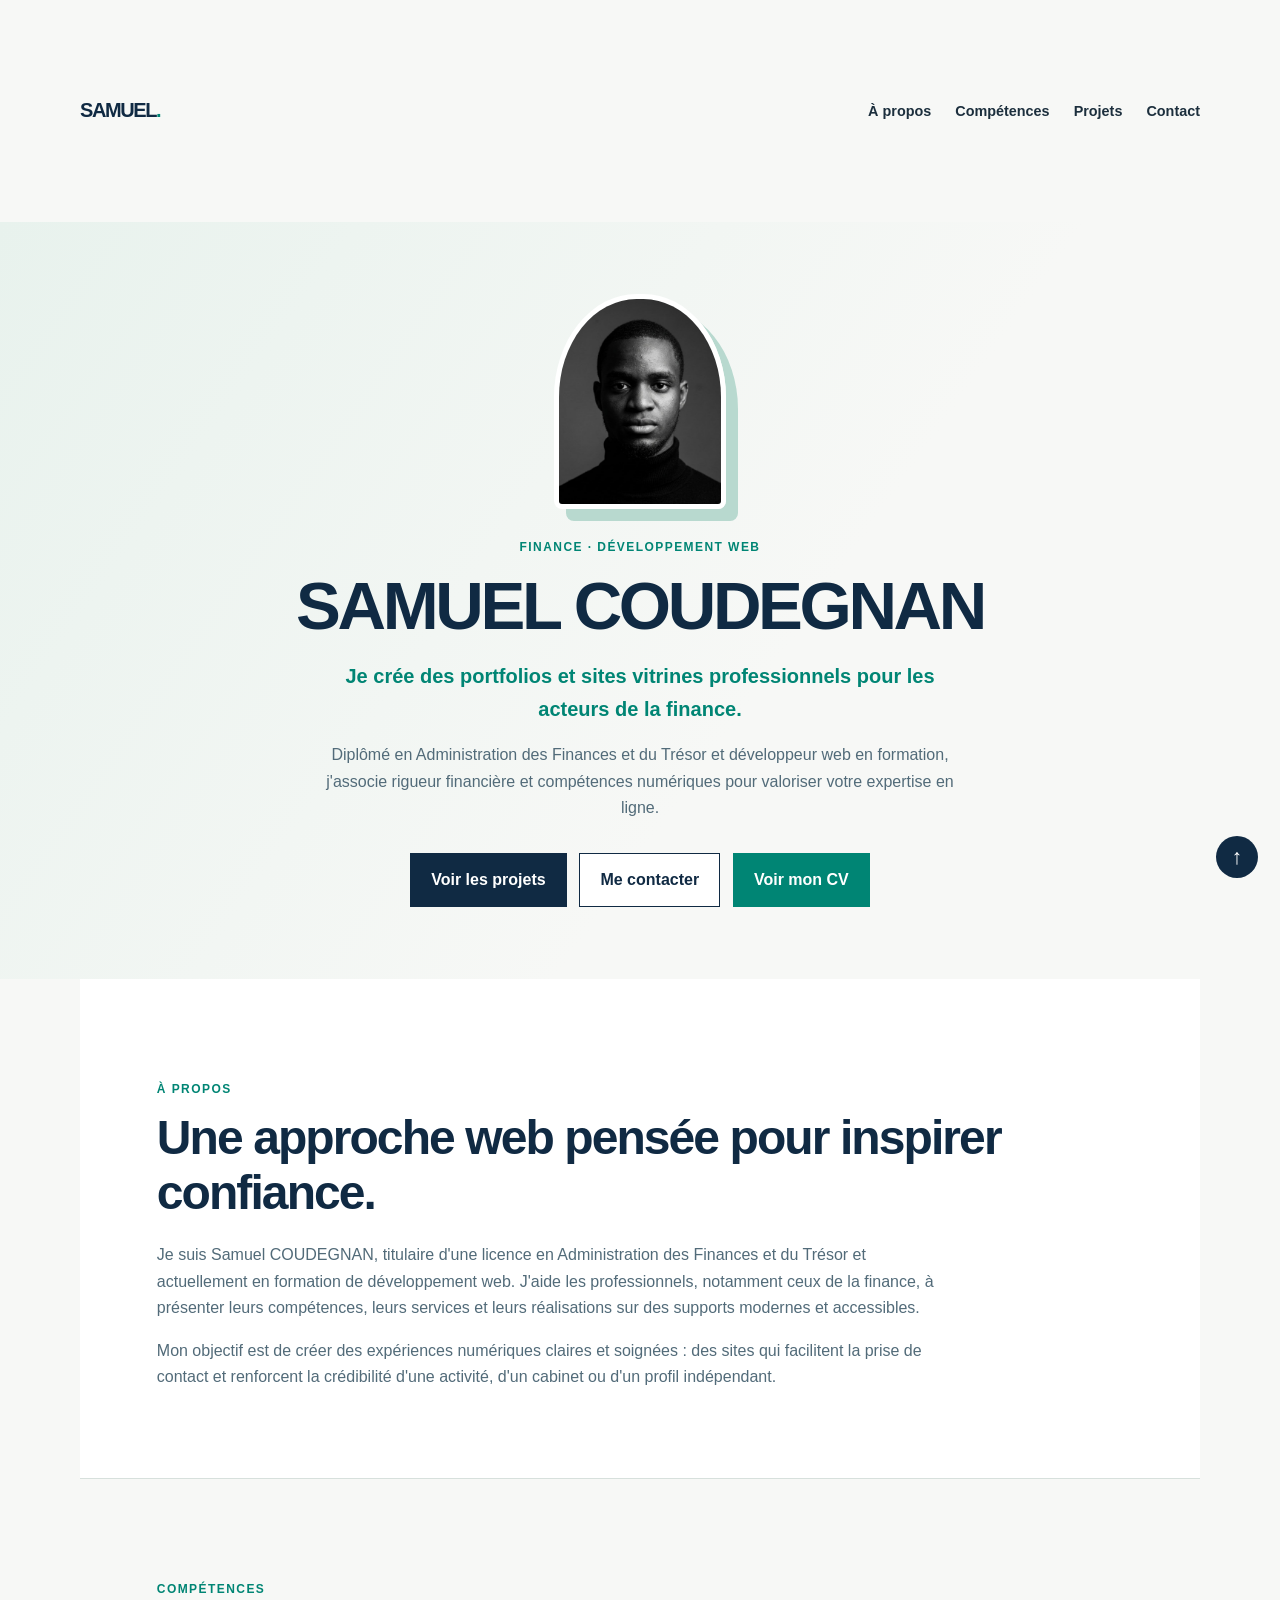
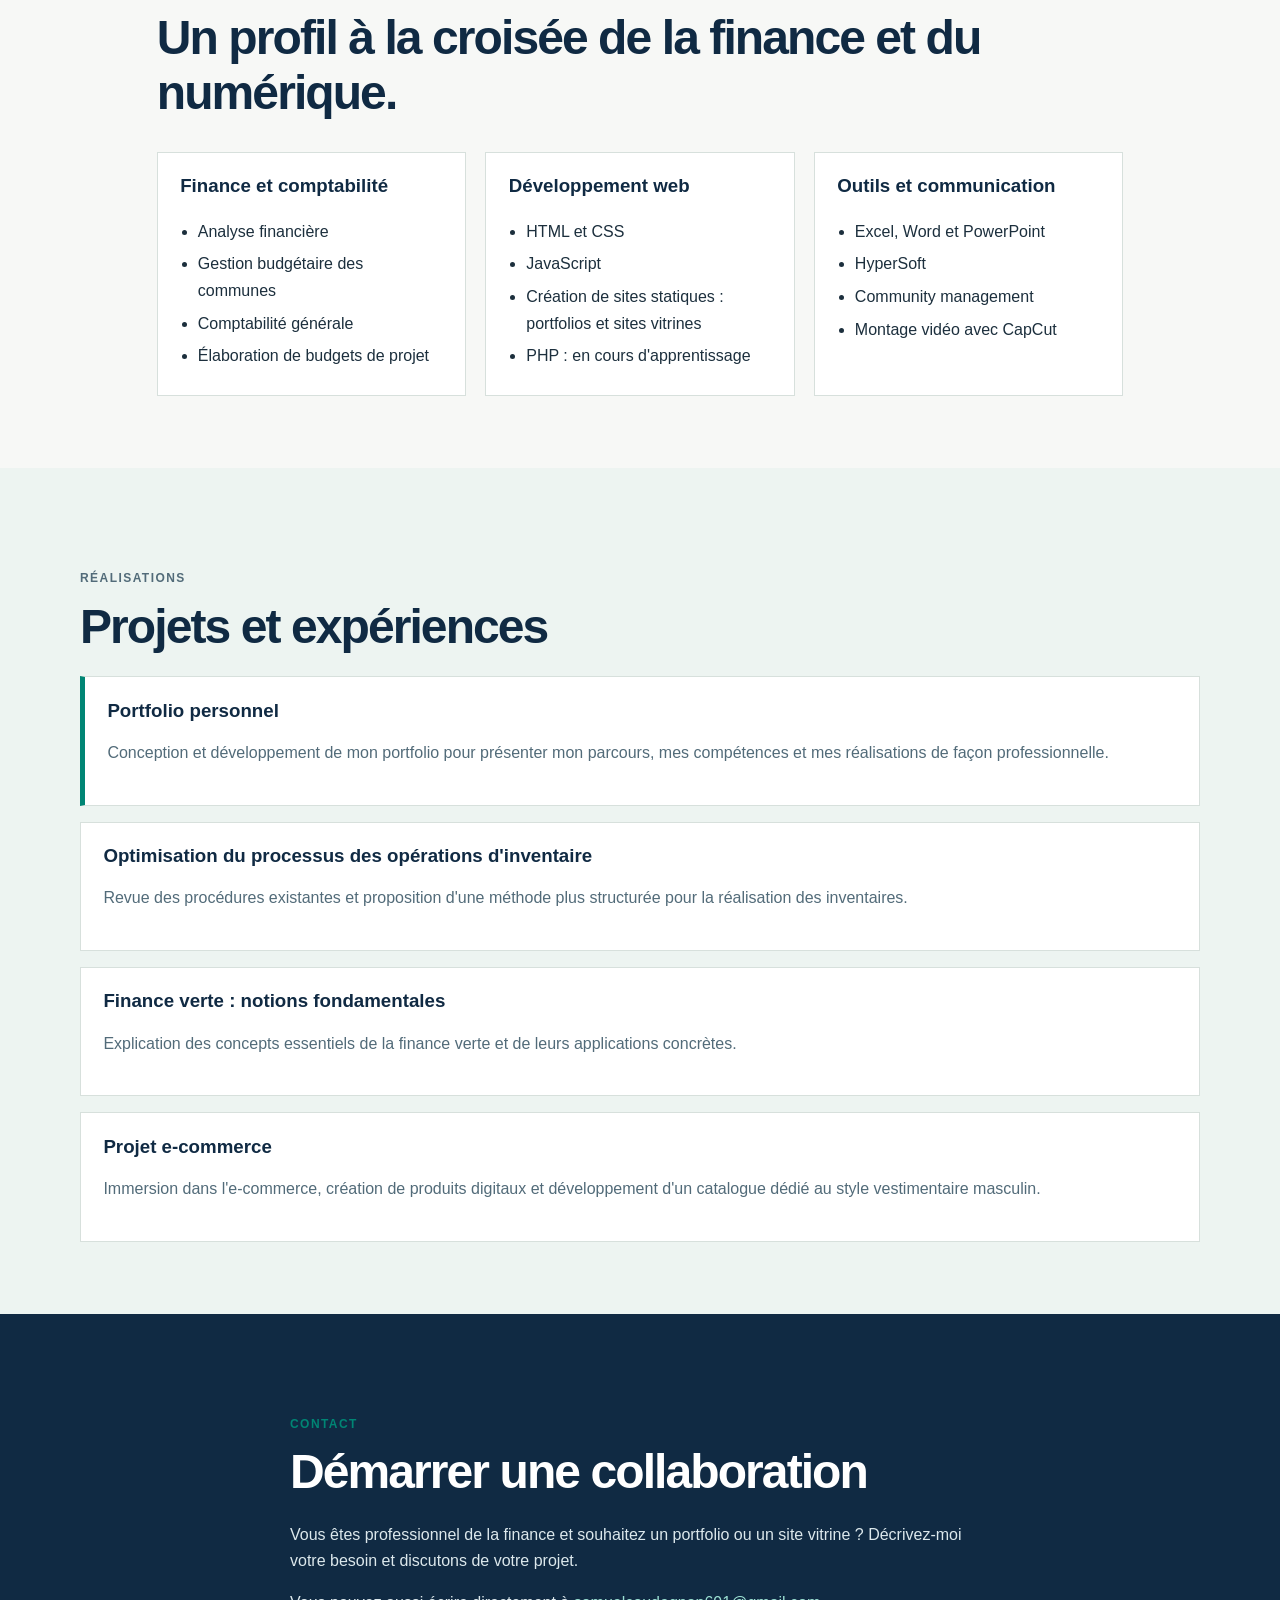
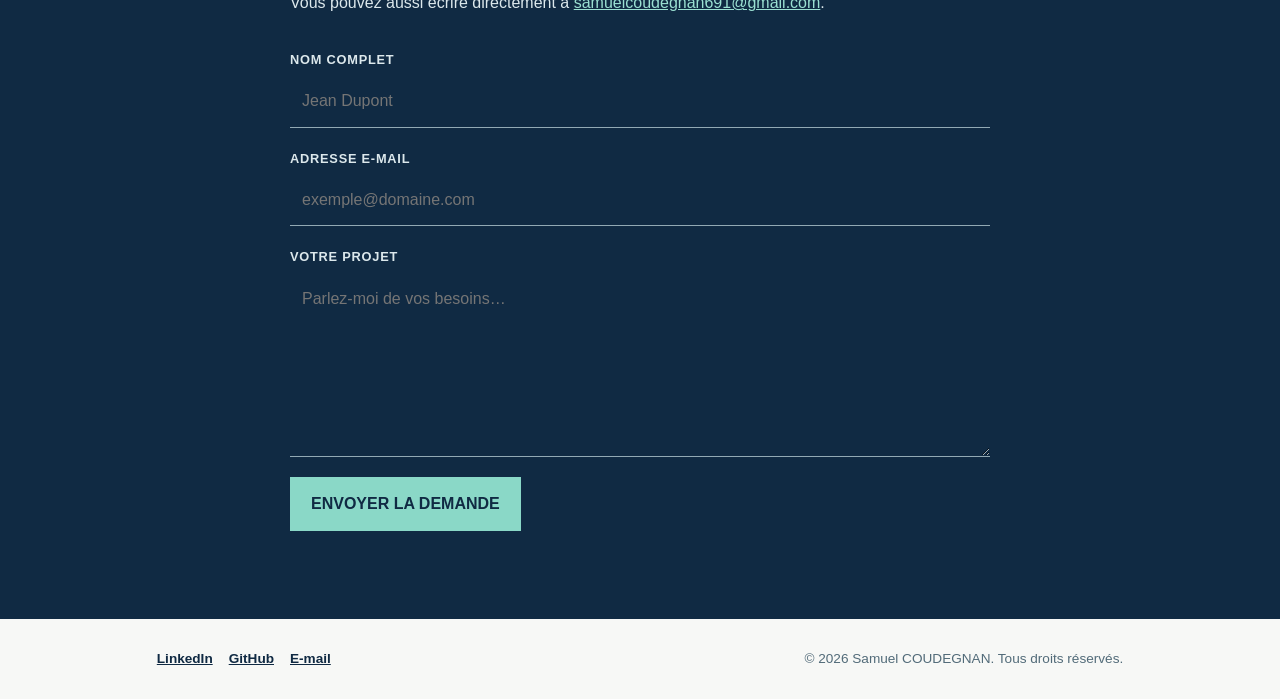
==== index.html @ 221784e9 "Add files via upload" ====
<html lang="fr">
  <head>
    <meta charset="UTF-8" />
    <meta name="viewport" content="width=device-width, initial-scale=1.0" />
    <meta
      name="description"
      content="Portfolio de Samuel COUDEGNAN, financier et créateur de sites web."
    />
    <title>Samuel COUDEGNAN | Portfolio</title>
    <link rel="stylesheet" href="style.css" />
  </head>
  <body id="haut">
    <header>
      <nav class="navbar" aria-label="Navigation principale">
        <a class="logo" href="#haut">SAMUEL<span>.</span></a>
        <ul class="menu">
          <li><a href="#apropos">À propos</a></li>
          <li><a href="#competences">Compétences</a></li>
          <li><a href="#projets">Projets</a></li>
          <li><a href="#contact">Contact</a></li>
        </ul>
      </nav>
    </header>
    <main>
      <section class="hero">
        <div class="hero-content">
          <div id="container">
            <img
              class="conteneur-image"
              src="asset/profil.jpg"
              alt="Photo de Samuel COUDEGNAN"
            />
          </div>
          <p class="sur-titre">FINANCE · DÉVELOPPEMENT WEB</p>
          <h1>SAMUEL COUDEGNAN</h1>
          <p class="accroche">
            Je crée des portfolios et sites vitrines professionnels pour les
            acteurs de la finance.
          </p>
          <p>
            Diplômé en Administration des Finances et du Trésor et développeur
            web en formation, j'associe rigueur financière et compétences
            numériques pour valoriser votre expertise en ligne.
          </p>
          <div class="hero-buttons">
            <a href="#projets" class="btn-dark">Voir les projets</a
            ><a href="#contact" class="btn-light">Me contacter</a
            ><a
              href="asset/cv-samuel.pdf"
              class="btn-download"
              target="_blank"
              rel="noopener noreferrer"
              >Voir mon CV</a
            >
          </div>
        </div>
      </section>
      <section id="apropos" class="apropos">
        <p class="sur-titre">À PROPOS</p>
        <h2>Une approche web pensée pour inspirer confiance.</h2>
        <p>
          Je suis Samuel COUDEGNAN, titulaire d'une licence en Administration
          des Finances et du Trésor et actuellement en formation de
          développement web. J'aide les professionnels, notamment ceux de la
          finance, à présenter leurs compétences, leurs services et leurs
          réalisations sur des supports modernes et accessibles.
        </p>
        <p>
          Mon objectif est de créer des expériences numériques claires et
          soignées : des sites qui facilitent la prise de contact et renforcent
          la crédibilité d'une activité, d'un cabinet ou d'un profil
          indépendant.
        </p>
      </section>
      <section id="competences" class="disposition">
        <p class="sur-titre">COMPÉTENCES</p>
        <h2>Un profil à la croisée de la finance et du numérique.</h2>
        <div class="cartes">
          <article>
            <h3>Finance et comptabilité</h3>
            <ul>
              <li>Analyse financière</li>
              <li>Gestion budgétaire des communes</li>
              <li>Comptabilité générale</li>
              <li>Élaboration de budgets de projet</li>
            </ul>
          </article>
          <article>
            <h3>Développement web</h3>
            <ul>
              <li>HTML et CSS</li>
              <li>JavaScript</li>
              <li>
                Création de sites statiques : portfolios et sites vitrines
              </li>
              <li>PHP : en cours d'apprentissage</li>
            </ul>
          </article>
          <article>
            <h3>Outils et communication</h3>
            <ul>
              <li>Excel, Word et PowerPoint</li>
              <li>HyperSoft</li>
              <li>Community management</li>
              <li>Montage vidéo avec CapCut</li>
            </ul>
          </article>
        </div>
      </section>
      <section id="projets" class="projets">
        <p class="sur-titre">RÉALISATIONS</p>
        <h2>Projets et expériences</h2>
        <article class="projet-principal">
          <h3>Portfolio personnel</h3>
          <p>
            Conception et développement de mon portfolio pour présenter mon
            parcours, mes compétences et mes réalisations de façon
            professionnelle.
          </p>
         
        </article>
        <article>
          <h3>Optimisation du processus des opérations d'inventaire</h3>
          <p>
            Revue des procédures existantes et proposition d'une méthode plus
            structurée pour la réalisation des inventaires.
          </p>
        </article>
        <article>
          <h3>Finance verte : notions fondamentales</h3>
          <p>
            Explication des concepts essentiels de la finance verte et de leurs
            applications concrètes.
          </p>
        </article>
        <article>
          <h3>Projet e-commerce</h3>
          <p>
            Immersion dans l'e-commerce, création de produits digitaux et
            développement d'un catalogue dédié au style vestimentaire masculin.
          </p>
        </article>
      </section>
      <section id="contact" class="contact-section">
        <div class="container">
          <p class="sur-titre">CONTACT</p>
          <h2>Démarrer une collaboration</h2>
          <p>
            Vous êtes professionnel de la finance et souhaitez un portfolio ou
            un site vitrine ? Décrivez-moi votre besoin et discutons de votre
            projet.
          </p>
          <p class="contact-direct">
            Vous pouvez aussi écrire directement à
            <a href="mailto:samuelcoudegnan691@gmail.com"
              >samuelcoudegnan691@gmail.com</a
            >.
          </p>
          <form>
            <div class="form-group">
              <label for="nom">NOM COMPLET</label
              ><input
                type="text"
                id="nom"
                name="nom"
                placeholder="Jean Dupont"
                required
              />
            </div>
            <div class="form-group">
              <label for="email">ADRESSE E-MAIL</label
              ><input
                type="email"
                id="email"
                name="email"
                placeholder="exemple@domaine.com"
                required
              />
            </div>
            <div class="form-group">
              <label for="message">VOTRE PROJET</label
              ><textarea
                id="message"
                name="message"
                rows="6"
                placeholder="Parlez-moi de vos besoins…"
                required
              ></textarea>
            </div>
            <button type="submit" id="envoyer">ENVOYER LA DEMANDE</button>
          </form>
        </div>
      </section>
    </main>
    <a href="#haut" class="retour-haut" aria-label="Retour en haut">↑</a>
    <footer>
      <nav class="footer-menu" aria-label="Liens de contact">
        <a href="#">LinkedIn</a
        ><a
          href="https://github.com/coudesam"
          target="_blank"
          rel="noopener noreferrer"
          >GitHub</a
        ><a href="mailto:samuelcoudegnan691@gmail.com">E-mail</a>
      </nav>
      <p>© 2026 Samuel COUDEGNAN. Tous droits réservés.</p>
    </footer>
    <script src="script.js"></script>
  </body>
</html>
---- style.css ----
:root {
  --navy: #102a43;
  --teal: #008574;
  --paper: #f7f8f6;
  --ink: #1c2f3d;
  --muted: #526b79;
  --line: #d7e0dc;
}
* {
  box-sizing: border-box;
}
html {
  scroll-behavior: smooth;
}
body {
  margin: 0;
  background: var(--paper);
  color: var(--ink);
  font:
    16px/1.65 "Segoe UI",
    sans-serif;
}
header,
section,
footer {
  padding: 4.5rem max(6%, 24px);
}
.navbar,
section,
footer {
  max-width: 1120px;
  margin: auto;
}
.navbar {
  display: flex;
  align-items: center;
  justify-content: space-between;
  padding-top: 1.4rem;
  padding-bottom: 1.4rem;
}
.logo {
  font-weight: 800;
  letter-spacing: -0.07em;
  font-size: 1.25rem;
  text-decoration: none;
  color: var(--navy);
}
.logo span,
.sur-titre,
.projet-principal a {
  color: var(--teal);
}
.menu {
  display: flex;
  gap: 1.5rem;
  list-style: none;
  margin: 0;
  padding: 0;
}
.menu a {
  color: var(--ink);
  font-size: 0.9rem;
  font-weight: 600;
  text-decoration: none;
}
.menu a:hover {
  color: var(--teal);
}
.hero {
  max-width: none;
  background: linear-gradient(125deg, #e8f2ed, #f7f8f6 60%);
  text-align: center;
}
.hero-content {
  max-width: 760px;
  margin: auto;
}
.conteneur-image {
  width: 172px;
  height: 215px;
  object-fit: cover;
  border-radius: 48% 48% 8px 8px;
  border: 5px solid #fff;
  box-shadow: 12px 12px 0 #b8d9cf;
}
.sur-titre {
  margin: 1.8rem 0 0.6rem;
  font-size: 0.75rem;
  font-weight: 800;
  letter-spacing: 0.12em;
}
h1,
h2,
h3 {
  color: var(--navy);
  line-height: 1.15;
}
h1 {
  margin: 0.3rem 0 1rem;
  font-size: clamp(2.6rem, 6vw, 4.2rem);
  letter-spacing: -0.05em;
}
h2 {
  margin: 0 0 1.4rem;
  font-size: clamp(2rem, 4vw, 3rem);
  letter-spacing: -0.04em;
}
.accroche {
  max-width: 600px;
  margin: 0 auto 1rem;
  color: var(--teal);
  font-size: 1.25rem;
  font-weight: 700;
}
.hero-content > p:not(.sur-titre):not(.accroche) {
  max-width: 670px;
  margin: 0 auto;
  color: var(--muted);
}
.hero-buttons {
  display: flex;
  justify-content: center;
  flex-wrap: wrap;
  gap: 0.8rem;
  margin-top: 2rem;
}
.btn-dark,
.btn-light,
.btn-download,
button {
  display: inline-block;
  padding: 0.8rem 1.25rem;
  border: 1px solid var(--navy);
  font: inherit;
  font-weight: 700;
  text-decoration: none;
  cursor: pointer;
  transition: 0.2s;
}
.btn-dark,
button {
  background: var(--navy);
  color: #fff;
}
.btn-light {
  background: #fff;
  color: var(--navy);
}
.btn-download {
  border-color: var(--teal);
  background: var(--teal);
  color: #fff;
}
.btn-dark:hover,
.btn-light:hover,
.btn-download:hover,
button:hover {
  transform: translateY(-2px);
}
.apropos {
  background: #fff;
}
.apropos p:not(.sur-titre) {
  max-width: 800px;
  color: var(--muted);
}
.disposition {
  border-top: 1px solid var(--line);
}
.cartes {
  display: grid;
  grid-template-columns: repeat(3, 1fr);
  gap: 1.2rem;
  margin-top: 2rem;
}
.cartes article,
.projets article {
  background: #fff;
  border: 1px solid var(--line);
  padding: 1.4rem;
}
.cartes h3 {
  margin-top: 0;
}
.cartes ul {
  padding-left: 1.1rem;
  margin: 0;
}
.cartes li {
  padding: 0.2rem 0;
}
.projets {
  background: #edf4f1;
  max-width: none;
}
.projets > * {
  max-width: 1120px;
  margin-left: auto;
  margin-right: auto;
}
.projets article {
  margin-top: 1rem;
}
.projets h3 {
  margin-top: 0;
}
.projets p {
  color: var(--muted);
}
.projet-principal {
  border-left: 5px solid var(--teal) !important;
}
.projet-principal a {
  font-weight: 700;
}
.contact-section {
  background: var(--navy);
  max-width: none;
  color: #dce8ec;
}
.container {
  max-width: 700px;
  margin: auto;
}
.contact-section h2 {
  color: #fff;
}
.contact-section a {
  color: #9be0d2;
}
.contact-direct {
  margin-bottom: 2rem;
}
.form-group {
  margin-bottom: 1.25rem;
}
label {
  display: block;
  margin-bottom: 0.4rem;
  font-size: 0.8rem;
  font-weight: 800;
  letter-spacing: 0.06em;
}
input,
textarea {
  width: 100%;
  padding: 0.75rem;
  border: 0;
  border-bottom: 1px solid #92a9b4;
  background: transparent;
  color: #fff;
  font: inherit;
}
input:focus,
textarea:focus {
  outline: 0;
  border-bottom: 2px solid #8ad8c7;
}
textarea {
  resize: vertical;
}
button {
  border-color: #8ad8c7;
  background: #8ad8c7;
  color: var(--navy);
}
footer {
  display: flex;
  align-items: center;
  justify-content: space-between;
  gap: 1rem;
  padding-top: 1.8rem;
  padding-bottom: 1.8rem;
  font-size: 0.85rem;
  color: var(--muted);
}
footer p {
  margin: 0;
}
.footer-menu {
  display: flex;
  gap: 1rem;
}
.footer-menu a {
  color: var(--navy);
  font-weight: 700;
}
.retour-haut {
  position: fixed;
  right: 22px;
  bottom: 22px;
  display: grid;
  place-items: center;
  width: 42px;
  height: 42px;
  border-radius: 50%;
  background: var(--navy);
  color: #fff;
  text-decoration: none;
  font-size: 1.35rem;
}
@media (max-width: 720px) {
  header,
  section,
  footer {
    padding-left: 7%;
    padding-right: 7%;
  }
  .navbar {
    flex-direction: column;
    gap: 1rem;
  }
  .menu {
    gap: 0.9rem;
    flex-wrap: wrap;
    justify-content: center;
  }
  .cartes {
    grid-template-columns: 1fr;
  }
  footer {
    flex-direction: column;
    text-align: center;
  }
  .footer-menu {
    justify-content: center;
  }
}
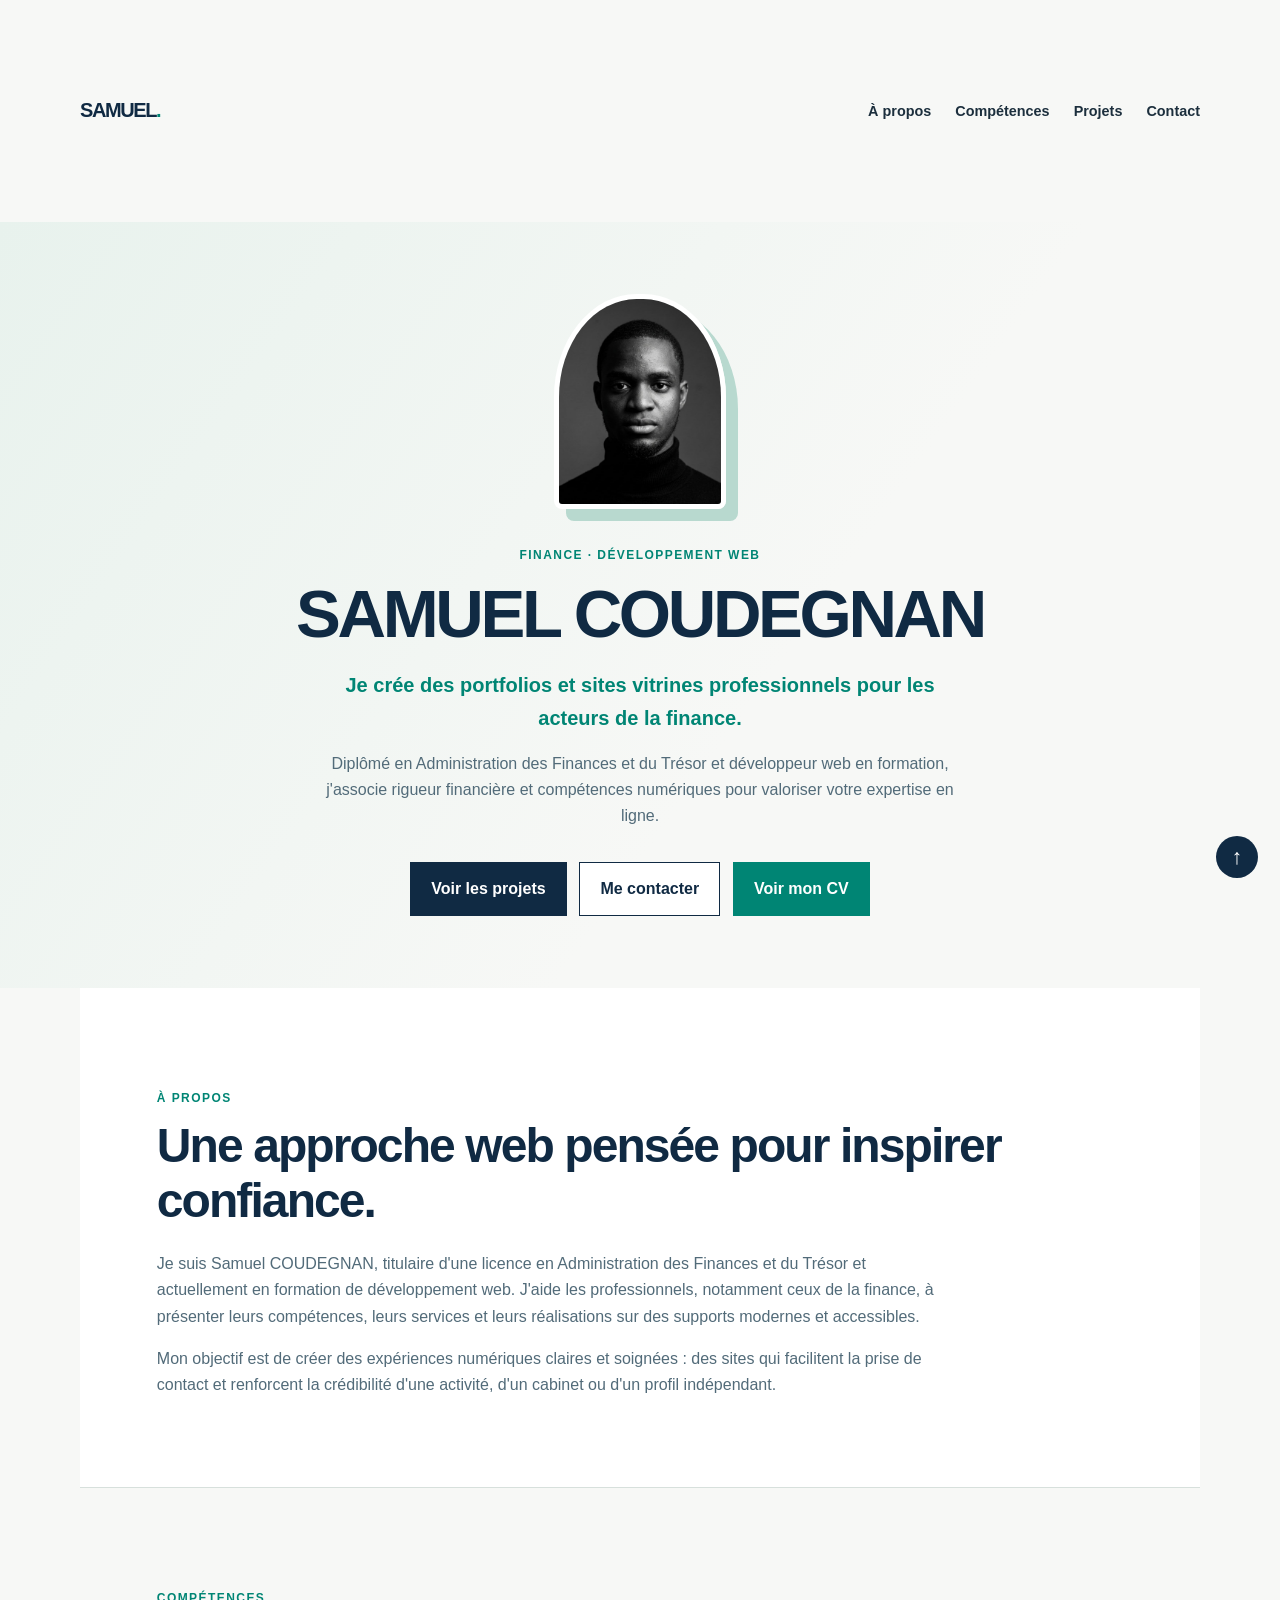
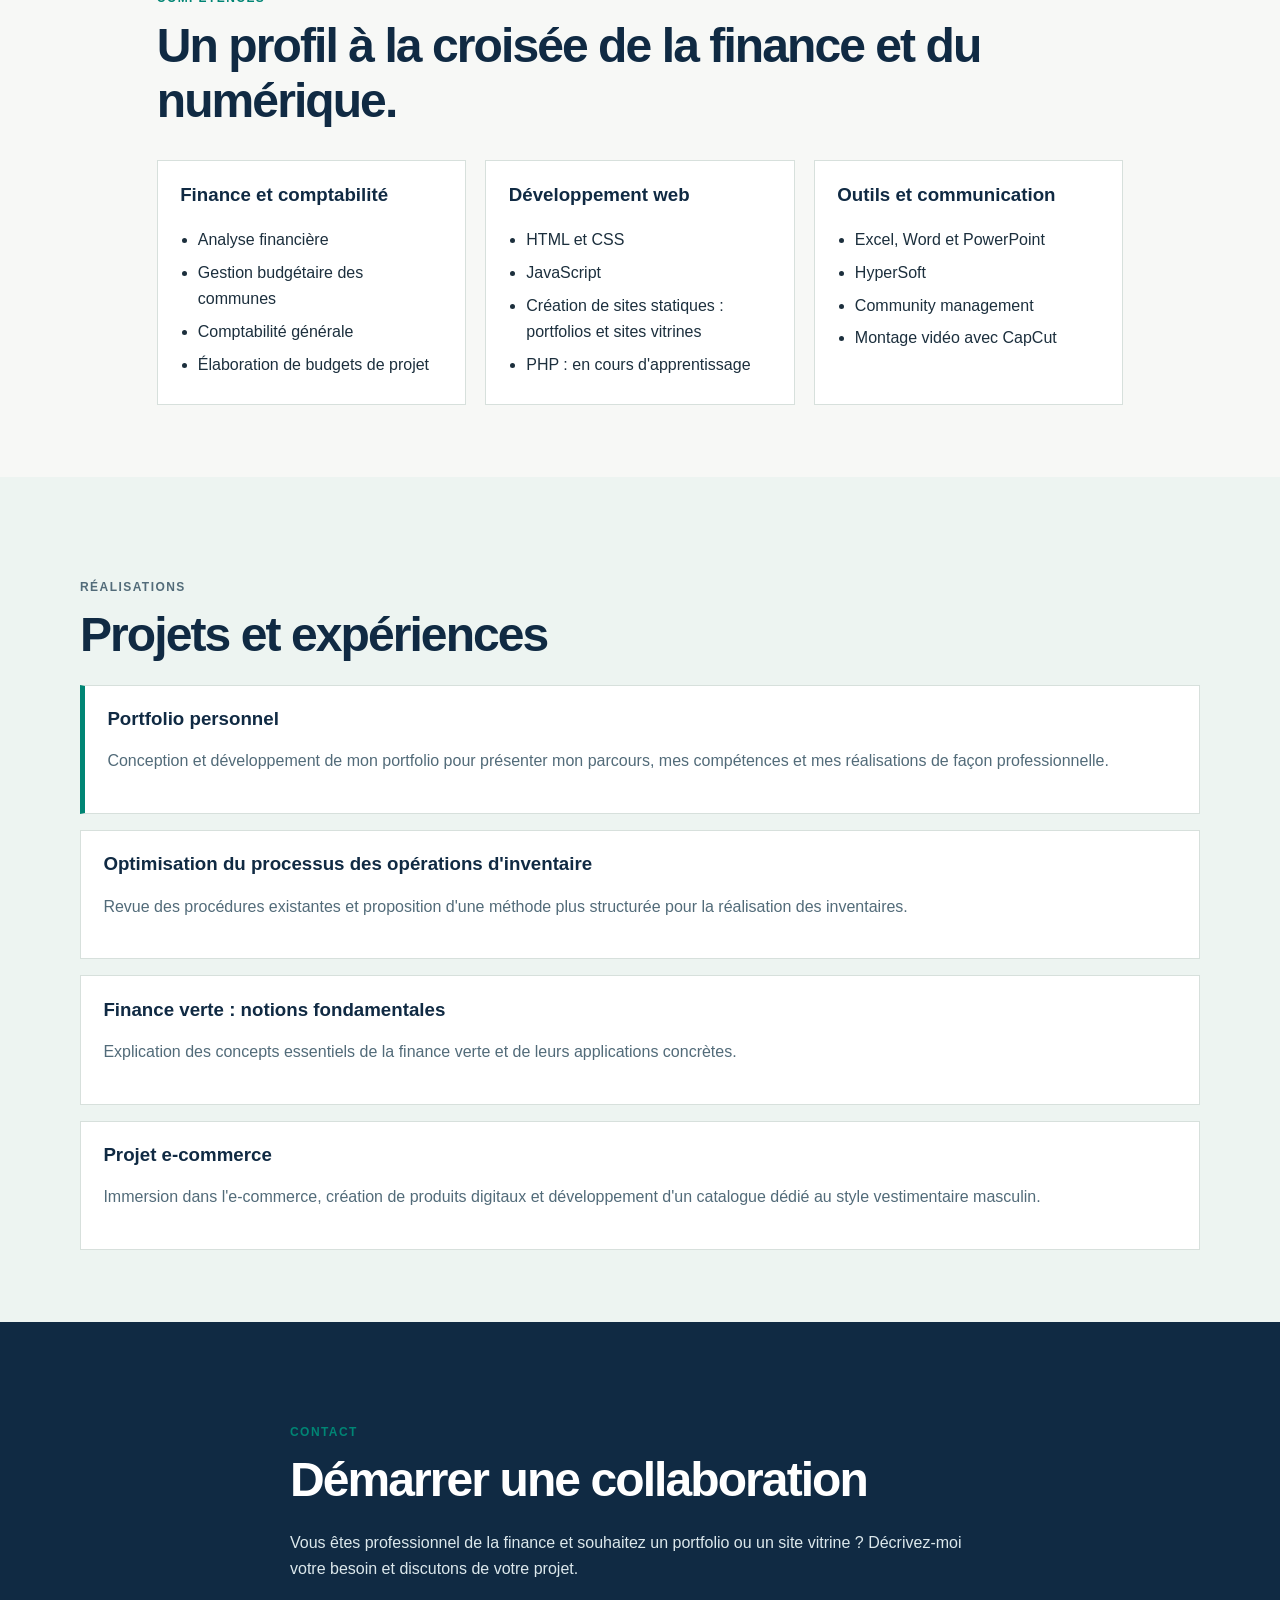
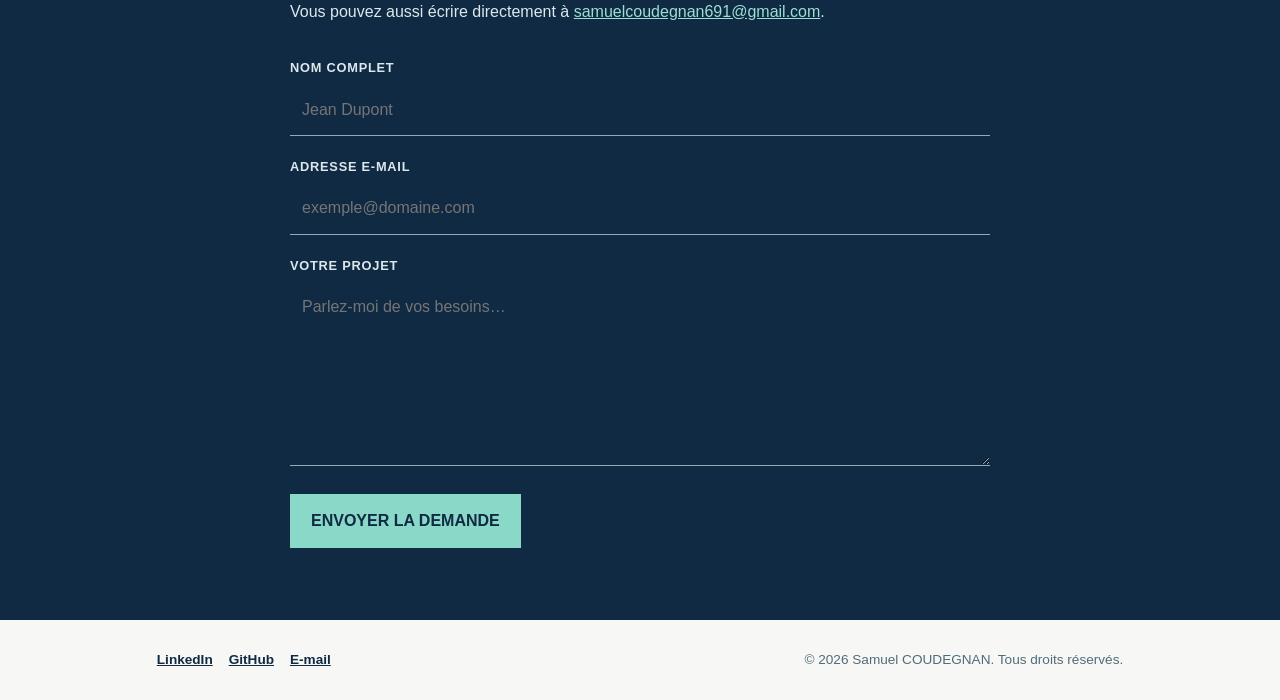
==== commit 80197b2c: "Fix HTML structure and add missing elements CEO working" ====
--- a/index.html
+++ b/index.html
@@ -1,210 +1,233 @@
+<!DOCTYPE html>
 <html lang="fr">
-  <head>
-    <meta charset="UTF-8" />
-    <meta name="viewport" content="width=device-width, initial-scale=1.0" />
-    <meta
-      name="description"
-      content="Portfolio de Samuel COUDEGNAN, financier et créateur de sites web."
-    />
-    <title>Samuel COUDEGNAN | Portfolio</title>
-    <link rel="stylesheet" href="style.css" />
-  </head>
-  <body id="haut">
-    <header>
-      <nav class="navbar" aria-label="Navigation principale">
-        <a class="logo" href="#haut">SAMUEL<span>.</span></a>
-        <ul class="menu">
-          <li><a href="#apropos">À propos</a></li>
-          <li><a href="#competences">Compétences</a></li>
-          <li><a href="#projets">Projets</a></li>
-          <li><a href="#contact">Contact</a></li>
-        </ul>
-      </nav>
-    </header>
-    <main>
-      <section class="hero">
-        <div class="hero-content">
-          <div id="container">
-            <img
-              class="conteneur-image"
-              src="asset/profil.jpg"
-              alt="Photo de Samuel COUDEGNAN"
-            />
+<head>
+  <meta charset="UTF-8">
+  <meta name="viewport" content="width=device-width, initial-scale=1.0">
+  <meta name="description" content="Samuel COUDEGNAN, professionnel de la finance et créateur de sites web. Découvrez son portfolio, ses projets et ses services de création de sites vitrines.">
+  <meta name="robots" content="index, follow">
+  <meta name="author" content="Samuel COUDEGNAN">
+
+  <link rel="canonical" href="https://coudesam.github.io/portfolio/">
+  <link rel="stylesheet" href="style.css">
+
+  <meta property="og:type" content="website">
+  <meta property="og:locale" content="fr_FR">
+  <meta property="og:title" content="Samuel COUDEGNAN | Finance & développement web">
+  <meta property="og:description" content="Portfolio de Samuel COUDEGNAN : finance, développement web et création de sites vitrines.">
+  <meta property="og:url" content="https://coudesam.github.io/portfolio/">
+
+  <meta name="twitter:card" content="summary">
+  <meta name="twitter:title" content="Samuel COUDEGNAN | Portfolio">
+  <meta name="twitter:description" content="Finance, développement web et création de sites vitrines.">
+
+  <title>Samuel COUDEGNAN | Finance et développement web</title>
+
+  <script type="application/ld+json">
+  {
+    "@context": "https://schema.org",
+    "@type": "Person",
+    "name": "Samuel COUDEGNAN",
+    "url": "https://coudesam.github.io/portfolio/",
+    "email": "mailto:samuelcoudegnan691@gmail.com",
+    "jobTitle": "Créateur de sites web",
+    "description": "Professionnel de la finance et créateur de sites vitrines et portfolios.",
+    "knowsAbout": [
+      "Administration des finances et du Trésor",
+      "HTML",
+      "CSS",
+      "JavaScript",
+      "Création de sites web"
+    ],
+    "sameAs": [
+      "https://github.com/coudesam"
+    ]
+  }
+  </script>
+</head>
+
+<body id="haut">
+  <header>
+    <nav class="navbar" aria-label="Navigation principale">
+      <a class="logo" href="#haut">SAMUEL<span>.</span></a>
+
+      <ul class="menu">
+        <li><a href="#apropos">À propos</a></li>
+        <li><a href="#competences">Compétences</a></li>
+        <li><a href="#projets">Projets</a></li>
+        <li><a href="#contact">Contact</a></li>
+      </ul>
+    </nav>
+  </header>
+
+  <main>
+    <section class="hero">
+      <div class="hero-content">
+        <div id="container">
+          <img class="conteneur-image" src="asset/profil.jpg" alt="Photo de Samuel COUDEGNAN">
+        </div>
+
+        <p class="sur-titre">FINANCE · DÉVELOPPEMENT WEB</p>
+        <h1>SAMUEL COUDEGNAN</h1>
+
+        <p class="accroche">
+          Je crée des portfolios et sites vitrines professionnels pour les acteurs de la finance.
+        </p>
+
+        <p>
+          Diplômé en Administration des Finances et du Trésor et développeur web en formation,
+          j'associe rigueur financière et compétences numériques pour valoriser votre expertise en ligne.
+        </p>
+
+        <div class="hero-buttons">
+          <a href="#projets" class="btn-dark">Voir les projets</a>
+          <a href="#contact" class="btn-light">Me contacter</a>
+          <a href="asset/cv-samuel.pdf" class="btn-download" target="_blank" rel="noopener noreferrer">
+            Voir mon CV
+          </a>
+        </div>
+      </div>
+    </section>
+
+    <section id="apropos" class="apropos">
+      <p class="sur-titre">À PROPOS</p>
+      <h2>Une approche web pensée pour inspirer confiance.</h2>
+
+      <p>
+        Je suis Samuel COUDEGNAN, titulaire d'une licence en Administration des Finances
+        et du Trésor et actuellement en formation de développement web. J'aide les professionnels,
+        notamment ceux de la finance, à présenter leurs compétences, leurs services et leurs
+        réalisations sur des supports modernes et accessibles.
+      </p>
+
+      <p>
+        Mon objectif est de créer des expériences numériques claires et soignées :
+        des sites qui facilitent la prise de contact et renforcent la crédibilité
+        d'une activité, d'un cabinet ou d'un profil indépendant.
+      </p>
+    </section>
+
+    <section id="competences" class="disposition">
+      <p class="sur-titre">COMPÉTENCES</p>
+      <h2>Un profil à la croisée de la finance et du numérique.</h2>
+
+      <div class="cartes">
+        <article>
+          <h3>Finance et comptabilité</h3>
+          <ul>
+            <li>Analyse financière</li>
+            <li>Gestion budgétaire des communes</li>
+            <li>Comptabilité générale</li>
+            <li>Élaboration de budgets de projet</li>
+          </ul>
+        </article>
+
+        <article>
+          <h3>Développement web</h3>
+          <ul>
+            <li>HTML et CSS</li>
+            <li>JavaScript</li>
+            <li>Création de sites statiques : portfolios et sites vitrines</li>
+            <li>PHP : en cours d'apprentissage</li>
+          </ul>
+        </article>
+
+        <article>
+          <h3>Outils et communication</h3>
+          <ul>
+            <li>Excel, Word et PowerPoint</li>
+            <li>HyperSoft</li>
+            <li>Community management</li>
+            <li>Montage vidéo avec CapCut</li>
+          </ul>
+        </article>
+      </div>
+    </section>
+
+    <section id="projets" class="projets">
+      <p class="sur-titre">RÉALISATIONS</p>
+      <h2>Projets et expériences</h2>
+
+      <article class="projet-principal">
+        <h3>Portfolio personnel</h3>
+        <p>
+          Conception et développement de mon portfolio pour présenter mon parcours,
+          mes compétences et mes réalisations de façon professionnelle.
+        </p>
+      </article>
+
+      <article>
+        <h3>Optimisation du processus des opérations d'inventaire</h3>
+        <p>
+          Revue des procédures existantes et proposition d'une méthode plus structurée
+          pour la réalisation des inventaires.
+        </p>
+      </article>
+
+      <article>
+        <h3>Finance verte : notions fondamentales</h3>
+        <p>
+          Explication des concepts essentiels de la finance verte et de leurs applications concrètes.
+        </p>
+      </article>
+
+      <article>
+        <h3>Projet e-commerce</h3>
+        <p>
+          Immersion dans l'e-commerce, création de produits digitaux et développement
+          d'un catalogue dédié au style vestimentaire masculin.
+        </p>
+      </article>
+    </section>
+
+    <section id="contact" class="contact-section">
+      <div class="container">
+        <p class="sur-titre">CONTACT</p>
+        <h2>Démarrer une collaboration</h2>
+
+        <p>
+          Vous êtes professionnel de la finance et souhaitez un portfolio ou un site vitrine ?
+          Décrivez-moi votre besoin et discutons de votre projet.
+        </p>
+
+        <p class="contact-direct">
+          Vous pouvez aussi écrire directement à
+          <a href="mailto:samuelcoudegnan691@gmail.com">samuelcoudegnan691@gmail.com</a>.
+        </p>
+
+        <form>
+          <div class="form-group">
+            <label for="nom">NOM COMPLET</label>
+            <input type="text" id="nom" name="nom" placeholder="Jean Dupont" required>
           </div>
-          <p class="sur-titre">FINANCE · DÉVELOPPEMENT WEB</p>
-          <h1>SAMUEL COUDEGNAN</h1>
-          <p class="accroche">
-            Je crée des portfolios et sites vitrines professionnels pour les
-            acteurs de la finance.
-          </p>
-          <p>
-            Diplômé en Administration des Finances et du Trésor et développeur
-            web en formation, j'associe rigueur financière et compétences
-            numériques pour valoriser votre expertise en ligne.
-          </p>
-          <div class="hero-buttons">
-            <a href="#projets" class="btn-dark">Voir les projets</a
-            ><a href="#contact" class="btn-light">Me contacter</a
-            ><a
-              href="asset/cv-samuel.pdf"
-              class="btn-download"
-              target="_blank"
-              rel="noopener noreferrer"
-              >Voir mon CV</a
-            >
+
+          <div class="form-group">
+            <label for="email">ADRESSE E-MAIL</label>
+            <input type="email" id="email" name="email" placeholder="exemple@domaine.com" required>
           </div>
-        </div>
-      </section>
-      <section id="apropos" class="apropos">
-        <p class="sur-titre">À PROPOS</p>
-        <h2>Une approche web pensée pour inspirer confiance.</h2>
-        <p>
-          Je suis Samuel COUDEGNAN, titulaire d'une licence en Administration
-          des Finances et du Trésor et actuellement en formation de
-          développement web. J'aide les professionnels, notamment ceux de la
-          finance, à présenter leurs compétences, leurs services et leurs
-          réalisations sur des supports modernes et accessibles.
-        </p>
-        <p>
-          Mon objectif est de créer des expériences numériques claires et
-          soignées : des sites qui facilitent la prise de contact et renforcent
-          la crédibilité d'une activité, d'un cabinet ou d'un profil
-          indépendant.
-        </p>
-      </section>
-      <section id="competences" class="disposition">
-        <p class="sur-titre">COMPÉTENCES</p>
-        <h2>Un profil à la croisée de la finance et du numérique.</h2>
-        <div class="cartes">
-          <article>
-            <h3>Finance et comptabilité</h3>
-            <ul>
-              <li>Analyse financière</li>
-              <li>Gestion budgétaire des communes</li>
-              <li>Comptabilité générale</li>
-              <li>Élaboration de budgets de projet</li>
-            </ul>
-          </article>
-          <article>
-            <h3>Développement web</h3>
-            <ul>
-              <li>HTML et CSS</li>
-              <li>JavaScript</li>
-              <li>
-                Création de sites statiques : portfolios et sites vitrines
-              </li>
-              <li>PHP : en cours d'apprentissage</li>
-            </ul>
-          </article>
-          <article>
-            <h3>Outils et communication</h3>
-            <ul>
-              <li>Excel, Word et PowerPoint</li>
-              <li>HyperSoft</li>
-              <li>Community management</li>
-              <li>Montage vidéo avec CapCut</li>
-            </ul>
-          </article>
-        </div>
-      </section>
-      <section id="projets" class="projets">
-        <p class="sur-titre">RÉALISATIONS</p>
-        <h2>Projets et expériences</h2>
-        <article class="projet-principal">
-          <h3>Portfolio personnel</h3>
-          <p>
-            Conception et développement de mon portfolio pour présenter mon
-            parcours, mes compétences et mes réalisations de façon
-            professionnelle.
-          </p>
-         
-        </article>
-        <article>
-          <h3>Optimisation du processus des opérations d'inventaire</h3>
-          <p>
-            Revue des procédures existantes et proposition d'une méthode plus
-            structurée pour la réalisation des inventaires.
-          </p>
-        </article>
-        <article>
-          <h3>Finance verte : notions fondamentales</h3>
-          <p>
-            Explication des concepts essentiels de la finance verte et de leurs
-            applications concrètes.
-          </p>
-        </article>
-        <article>
-          <h3>Projet e-commerce</h3>
-          <p>
-            Immersion dans l'e-commerce, création de produits digitaux et
-            développement d'un catalogue dédié au style vestimentaire masculin.
-          </p>
-        </article>
-      </section>
-      <section id="contact" class="contact-section">
-        <div class="container">
-          <p class="sur-titre">CONTACT</p>
-          <h2>Démarrer une collaboration</h2>
-          <p>
-            Vous êtes professionnel de la finance et souhaitez un portfolio ou
-            un site vitrine ? Décrivez-moi votre besoin et discutons de votre
-            projet.
-          </p>
-          <p class="contact-direct">
-            Vous pouvez aussi écrire directement à
-            <a href="mailto:samuelcoudegnan691@gmail.com"
-              >samuelcoudegnan691@gmail.com</a
-            >.
-          </p>
-          <form>
-            <div class="form-group">
-              <label for="nom">NOM COMPLET</label
-              ><input
-                type="text"
-                id="nom"
-                name="nom"
-                placeholder="Jean Dupont"
-                required
-              />
-            </div>
-            <div class="form-group">
-              <label for="email">ADRESSE E-MAIL</label
-              ><input
-                type="email"
-                id="email"
-                name="email"
-                placeholder="exemple@domaine.com"
-                required
-              />
-            </div>
-            <div class="form-group">
-              <label for="message">VOTRE PROJET</label
-              ><textarea
-                id="message"
-                name="message"
-                rows="6"
-                placeholder="Parlez-moi de vos besoins…"
-                required
-              ></textarea>
-            </div>
-            <button type="submit" id="envoyer">ENVOYER LA DEMANDE</button>
-          </form>
-        </div>
-      </section>
-    </main>
-    <a href="#haut" class="retour-haut" aria-label="Retour en haut">↑</a>
-    <footer>
-      <nav class="footer-menu" aria-label="Liens de contact">
-        <a href="#">LinkedIn</a
-        ><a
-          href="https://github.com/coudesam"
-          target="_blank"
-          rel="noopener noreferrer"
-          >GitHub</a
-        ><a href="mailto:samuelcoudegnan691@gmail.com">E-mail</a>
-      </nav>
-      <p>© 2026 Samuel COUDEGNAN. Tous droits réservés.</p>
-    </footer>
-    <script src="script.js"></script>
-  </body>
+
+          <div class="form-group">
+            <label for="message">VOTRE PROJET</label>
+            <textarea id="message" name="message" rows="6" placeholder="Parlez-moi de vos besoins…" required></textarea>
+          </div>
+
+          <button type="submit" id="envoyer">ENVOYER LA DEMANDE</button>
+        </form>
+      </div>
+    </section>
+  </main>
+
+  <a href="#haut" class="retour-haut" aria-label="Retour en haut">↑</a>
+
+  <footer>
+    <nav class="footer-menu" aria-label="Liens de contact">
+      <a href="#">LinkedIn</a>
+      <a href="https://github.com/coudesam" target="_blank" rel="noopener noreferrer">GitHub</a>
+      <a href="mailto:samuelcoudegnan691@gmail.com">E-mail</a>
+    </nav>
+
+    <p>© 2026 Samuel COUDEGNAN. Tous droits réservés.</p>
+  </footer>
+
+  <script src="script.js"></script>
+</body>
 </html>
